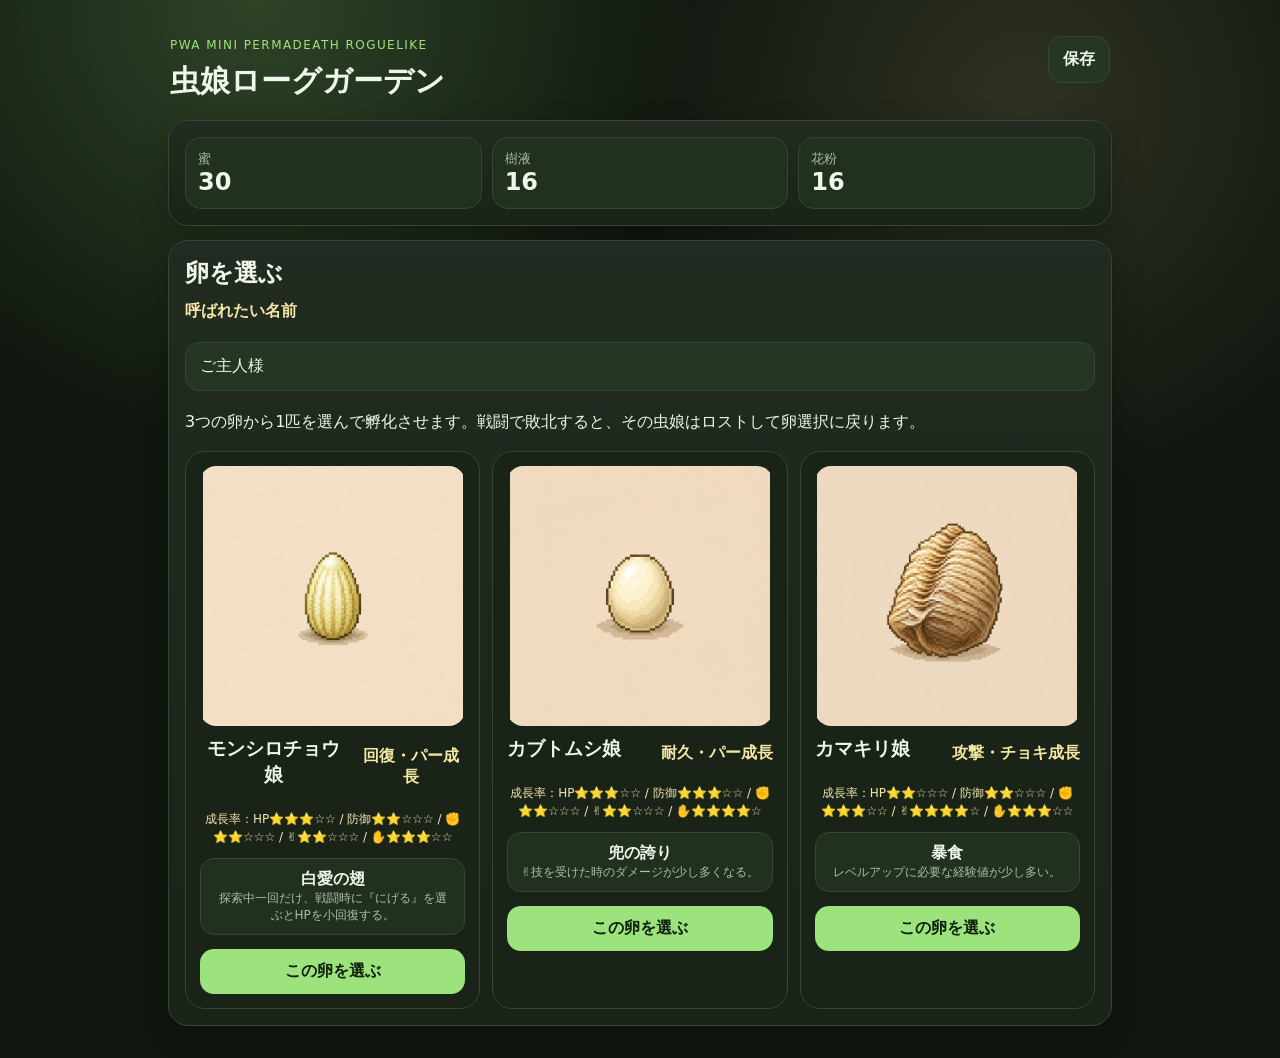
==== index.html @ 66fcfb73 "Add files via upload" ====
<!doctype html>
<html lang="ja">
<head>
  <meta charset="utf-8" />
  <meta name="viewport" content="width=device-width, initial-scale=1, viewport-fit=cover" />
  <meta name="theme-color" content="#172217" />
  <title>虫娘ローグガーデン v26</title>
  <link rel="manifest" href="./manifest.webmanifest" />
  <link rel="stylesheet" href="./style.css" />
</head>
<body>
  <main class="app">
    <header class="hero">
      <div>
        <p class="eyebrow">PWA Mini Permadeath Roguelike</p>
        <h1>虫娘ローグガーデン</h1>
      </div>
      <button id="saveBtn" class="ghost">保存</button>
    </header>

    <section class="panel resources">
      <div><span>蜜</span><b id="honey">0</b></div>
      <div><span>樹液</span><b id="sap">0</b></div>
      <div><span>花粉</span><b id="pollen">0</b></div>
    </section>

    <section id="eggScreen" class="panel eggScreen hidden">
      <h2>卵を選ぶ</h2>
      <div class="playerNameBox"><label for="playerNameInput">呼ばれたい名前</label><input id="playerNameInput" class="nameInput" placeholder="ご主人様" maxlength="12"></div>
      <p>3つの卵から1匹を選んで孵化させます。戦闘で敗北すると、その虫娘はロストして卵選択に戻ります。</p>
      <div id="eggCards" class="cards"></div>
    </section>

    <section id="nameScreen" class="panel nameScreen hidden">
      <h2 id="nameTitle">名前をつける</h2>
      <p>孵った虫娘に名前をつけてください。未入力なら種族名が入ります。</p>
      <img id="namePreview" class="namePreview" src="./assets/characters/butterfly_1.png" alt="">
      <input id="nameInput" class="nameInput" placeholder="名前を入力" maxlength="12">
      <button id="confirmNameBtn" class="primary">この名前で育てる</button>
    </section>


    <section id="lostScreen" class="panel lostScreen hidden">
      <div class="lostPanel">
        <h2 id="lostTitle">虫娘は死んでしまった……</h2>
        <p id="lostSummary" class="lostSummary"></p>
        <button id="backToEggBtn" class="primary">卵を選ぶ</button>
      </div>
    </section>

    <div id="gameUI" class="hidden">
      <nav class="tabs" aria-label="画面切替">
        <button class="tab active" data-view="garden">虫娘</button>
        <button class="tab" data-view="girl">育成</button>
        <button class="tab" data-view="relics">形見</button>
        <button class="tab" data-view="explore">探索</button>
        <button class="tab" data-view="record">記録</button>
      </nav>

      <section id="garden" class="view active">
        <div class="panel garden">
          <h2>虫かご</h2>
          <div id="activeGirlBox" class="activeGirlBox"></div>
        </div>
      </section>

      <section id="girl" class="view">
        <div id="girlCard"></div>
      </section>

      <section id="relics" class="view">
        <div class="panel">
          <h2>形見装備</h2>
          <p>探索中に手に入る虫たちの形見です。グー・チョキ・パーそれぞれに1つずつ装備できます。形見は挑戦中のみ保持されます。</p>
          <div id="equipSlots" class="equipSlots"></div>
        </div>
        <div id="relicList" class="cards relicCards"></div>
      </section>

      <section id="explore" class="view">
        <div id="exploreCardsWrap" class="exploreCardsWrap">
          <h2>探索地</h2>
          <div id="energyBox" class="energyBox exploreEnergy">探索力 3 / 3</div>
          <div id="areaCards" class="areaCards"></div>
        </div>

        <div id="explorePanel" class="panel hidden">
          <div class="dungeonTop">
            <span id="floorText">深度 1 / 5</span>
            <span id="hpText">HP 10 / 10</span>
          </div>
          <h3 id="eventTitle">イベント</h3>
          <p id="eventText">探索を開始してください。</p>
          <div id="choices" class="choices"></div>
        </div>

        <div id="battlePanel" class="panel battle hidden">
          <div class="battleStage">
            <div class="fighter">
              <img id="playerImg" src="./assets/characters/butterfly_1.png" alt="">
              <h3 id="playerName">虫娘</h3>
              <div class="bar"><i id="playerHpBar"></i></div>
              <p id="playerHpText">HP</p>
            </div>
            <div class="versus">VS</div>
            <div class="fighter enemy">
              <div id="enemySprite" class="enemySprite">?</div>
              <h3 id="enemyName">敵</h3>
              <p id="enemyHandText" class="handText">得意手</p>
              <div class="bar enemyBar"><i id="enemyHpBar"></i></div>
              <p id="enemyHpText">HP</p>
            </div>
          </div>
          <p id="battleText" class="battleText">戦闘開始。</p>
          <div id="battleActions" class="battleActions"></div>
        </div>
      </section>

      <section id="record" class="view">
        <div class="panel recordPanel">
          <h2>挑戦記録</h2>
          <div id="bestRecord" class="bestRecord"></div>
          <h3>墓標</h3>
          <div id="graveList" class="logList"></div>
          <h3>冒険記録</h3>
          <div id="logList" class="logList"></div>
          <button id="retireBtn" class="danger">現在の虫娘を引退させる</button>
          <button id="resetBtn" class="danger">全データリセット</button>
        </div>
      </section>
    </div>
  </main>

  <div id="resultModal" class="modal hidden">
    <div class="modalCard">
      <div id="modalIcon" class="modalIcon">✦</div>
      <h2 id="modalTitle">結果</h2>
      <p id="modalText">結果テキスト</p>
      <button id="modalOkBtn" class="primary">進む</button>
    </div>
  </div>

  <script src="./app.js"></script>
</body>
</html>
---- style.css ----
:root{
  --bg:#10170f; --panel:#192318; --panel2:#21301f; --text:#eef7ea; --muted:#aebca9;
  --line:#354632; --accent:#9de37d; --accent2:#f5e7a4; --danger:#ff8f8f; --enemy:#ffcf8a;
}
*{box-sizing:border-box}
body{
  margin:0; font-family:system-ui,-apple-system,BlinkMacSystemFont,"Segoe UI",sans-serif;
  background:radial-gradient(circle at 20% 0%,rgba(157,227,125,.22),transparent 30%),
             radial-gradient(circle at 80% 10%,rgba(245,231,164,.13),transparent 28%),var(--bg);
  color:var(--text);
}
.app{width:min(980px,100%);margin:0 auto;padding:18px;padding-bottom:32px}
.hero{display:flex;justify-content:space-between;align-items:flex-start;gap:16px;padding:18px 2px 10px}
.eyebrow{font-size:12px;letter-spacing:.12em;color:var(--accent);text-transform:uppercase;margin:0 0 6px}
h1{font-size:30px;margin:0} h2,h3{margin:0 0 10px}.sub,p{line-height:1.6}.sub{color:var(--muted);margin:8px 0 0}
.panel{background:linear-gradient(180deg,rgba(255,255,255,.04),transparent),var(--panel);border:1px solid var(--line);border-radius:20px;padding:16px;box-shadow:0 10px 30px rgba(0,0,0,.22)}
.resources{display:grid;grid-template-columns:repeat(3,1fr);gap:10px;margin:8px 0 14px}
.resources div{background:var(--panel2);border:1px solid var(--line);border-radius:16px;padding:12px}.resources span{display:block;color:var(--muted);font-size:13px}.resources b{font-size:24px}
.tabs{display:grid;grid-template-columns:repeat(5,1fr);gap:8px;margin-bottom:14px;position:sticky;top:0;z-index:5;background:rgba(16,23,15,.82);backdrop-filter:blur(10px);padding:8px 0}
button,select,input{font:inherit}button{border:0;border-radius:14px;padding:12px 14px;color:#10200e;background:var(--accent);font-weight:800}button:active{transform:translateY(1px)}button:disabled{opacity:.45}
.ghost{background:#263624;color:var(--text);border:1px solid var(--line)}.tab{background:#263624;color:var(--muted);border:1px solid var(--line);padding:10px 8px}.tab.active{background:var(--accent);color:#10200e}
.primary{width:100%;margin-top:14px}.danger{background:var(--danger);color:#250909;width:100%;margin-top:14px}.view{display:none}.view.active{display:block}.hidden{display:none!important}
.cards{display:grid;grid-template-columns:repeat(auto-fit,minmax(230px,1fr));gap:12px}.card{background:var(--panel);border:1px solid var(--line);border-radius:20px;padding:14px}.card img{width:100%;height:260px;object-fit:contain;display:block;background:transparent;border-radius:16px}
.eggCard{text-align:center}.eggIcon{font-size:76px;margin:12px 0}.eggType{color:var(--accent2);font-weight:900}
.namePreview{width:100%;max-height:300px;object-fit:contain;display:block;background:transparent;border-radius:18px}.nameInput{width:100%;margin-top:12px;padding:14px;border-radius:14px;background:#263624;color:var(--text);border:1px solid var(--line)}
.activeGirlBox{display:grid;grid-template-columns:260px 1fr;gap:14px;align-items:center}.activeGirlBox img{width:100%;max-height:320px;object-fit:contain;background:transparent;border-radius:18px}
.cardTop{display:flex;justify-content:space-between;align-items:center;gap:10px;margin-top:10px}.level,.rarity{color:var(--accent2);font-weight:900}.stats{color:var(--muted);line-height:1.55;font-size:14px}.handBadge{display:inline-block;padding:4px 9px;border-radius:999px;background:#263624;border:1px solid var(--line);color:var(--accent2);font-weight:900}
#explorePanel,#battlePanel{margin-top:12px}.dungeonTop{display:flex;justify-content:space-between;color:var(--accent2);font-weight:800;margin-bottom:12px}.choices,.battleActions{display:grid;gap:8px;margin-top:12px}.choices button,.battleActions button{text-align:left;background:#d6f7c7}
.logList{display:flex;flex-direction:column;gap:8px;max-height:420px;overflow:auto;margin-bottom:12px}.logItem{padding:10px;background:#223020;border:1px solid var(--line);border-radius:12px;color:var(--muted);line-height:1.5}
.battleStage{display:grid;grid-template-columns:1fr auto 1fr;gap:10px;align-items:center}.fighter{text-align:center;background:rgba(255,255,255,.035);border:1px solid var(--line);border-radius:18px;padding:12px;min-height:260px}.fighter img{width:100%;max-height:190px;object-fit:contain}.versus{font-weight:1000;color:var(--accent2);letter-spacing:.08em}
.enemySprite{width:160px;height:160px;margin:12px auto 10px;display:grid;place-items:center;font-size:72px;border-radius:30px;background:#2b2119;border:2px solid #5b4431}.handText{color:var(--accent2);margin:0 0 8px}.bar{height:12px;background:#31412f;border-radius:999px;overflow:hidden;border:1px solid var(--line)}.bar i{display:block;height:100%;width:100%;background:var(--accent);transition:.2s}.enemyBar i{background:var(--enemy)}.battleText{background:#111910;border:1px solid var(--line);border-radius:14px;padding:12px;color:var(--text)}
.equipSlots{display:grid;grid-template-columns:repeat(3,1fr);gap:10px;margin-top:12px}.slot{background:#223020;border:1px solid var(--line);border-radius:16px;padding:12px}.slot h3{font-size:16px}.slot p{color:var(--muted);margin:6px 0}.relicCards{margin-top:12px}.relicIcon{font-size:44px;line-height:1;margin-bottom:8px}.relicCard.equipped{outline:2px solid var(--accent)}.smallBtns{display:grid;grid-template-columns:repeat(3,1fr);gap:6px;margin-top:10px}.smallBtns button{padding:9px 7px;font-size:13px;background:#d6f7c7}.bestRecord{background:#223020;border:1px solid var(--line);border-radius:16px;padding:12px;margin-bottom:14px;color:var(--accent2)}
.modal{position:fixed;inset:0;z-index:50;display:grid;place-items:center;background:rgba(0,0,0,.62);padding:18px;backdrop-filter:blur(6px)}
.modalCard{width:min(440px,100%);background:linear-gradient(180deg,rgba(255,255,255,.07),transparent),#182417;border:1px solid var(--line);border-radius:24px;padding:22px;box-shadow:0 18px 60px rgba(0,0,0,.45);text-align:center}
.modalIcon{font-size:54px;margin-bottom:8px}.modalCard p{color:var(--muted);text-align:left;background:#111910;border:1px solid var(--line);border-radius:14px;padding:12px}
@media(max-width:640px){.app{padding:12px}.hero{align-items:stretch}h1{font-size:24px}.tabs{gap:5px}.tab{font-size:13px;padding:9px 4px}.resources b{font-size:20px}.battleStage,.activeGirlBox,.equipSlots{grid-template-columns:1fr}.versus{display:none}.fighter{min-height:auto}.enemySprite{width:120px;height:120px;font-size:56px}}

.choices button::before{content:'？ ';color:#10200e;font-weight:1000;}

.feedBox{margin-top:12px;padding:12px;border:1px solid var(--line);border-radius:16px;background:#223020}
.feedGrid{display:grid;grid-template-columns:repeat(auto-fit,minmax(160px,1fr));gap:8px}
.feedGrid button{font-size:13px;line-height:1.35;text-align:left;background:#f5e7a4;color:#1c1808}

.growth{font-size:12px;line-height:1.5;color:#f4e7b0}

.trait{color:#dff7c8;font-weight:700}

.relicArt{width:100%;max-height:180px;object-fit:contain;display:block;background:transparent;border-radius:16px;margin-bottom:8px}
.slot .relicArt{max-height:120px}
.modalCard p{white-space:pre-wrap}
.activeGirlBox .meta{display:flex;flex-direction:column;gap:8px}
.trainGrid{display:grid;grid-template-columns:repeat(auto-fit,minmax(110px,1fr));gap:8px;margin-top:10px}
.trainGrid button{font-size:13px;line-height:1.35;text-align:center;background:#f5e7a4;color:#1c1808}
.note{font-size:12px;color:var(--muted)}
.mini{font-size:12px;color:var(--muted)}
.traitBox{padding:10px 12px;border-radius:14px;background:#223020;border:1px solid var(--line)}
.relicEffect{color:#dff7c8;font-weight:700}

.energyBox{margin:10px 0 0;padding:10px 12px;border-radius:14px;background:#223020;border:1px solid var(--line);color:var(--accent2);font-weight:900;text-align:center}
.enemyImg{width:100%;max-height:190px;object-fit:contain;display:block;margin:0 auto;background:transparent;border-radius:16px}
.enemySprite{background:rgba(255,255,255,.025)!important;border:1px solid var(--line)!important}
.enemySprite img{width:100%;height:100%;object-fit:contain}
.aiHint{font-size:12px;color:var(--muted);line-height:1.45}

.lostPanel{text-align:center;max-width:760px;margin:36px auto;padding:34px 24px}
.lostPanel h1{font-size:34px;line-height:1.35;margin:0 0 22px;color:#f0e8d0}
.lostSummary{white-space:pre-line;color:var(--muted);font-size:18px;line-height:1.8;margin-bottom:24px}

.areaSelectBox{display:flex;gap:12px;align-items:center;margin:14px 0}
.areaSelectBox label{color:var(--muted);font-weight:700}
.areaSelect{flex:1;padding:12px 14px;border-radius:14px;border:1px solid var(--line);background:#101b12;color:var(--text);font-weight:800;font-size:16px}
.statusBadge{display:inline-block;padding:4px 9px;border:1px solid var(--line);border-radius:999px;margin-left:8px;color:var(--accent2);font-size:13px}

.playerNameBox{display:grid;gap:8px;margin:12px 0 18px}
.playerNameBox label{font-weight:900;color:var(--accent2)}
.speechBox{margin:12px 0 16px;padding:14px 16px;border-radius:18px;background:#101b12;border:1px solid var(--line);line-height:1.7}
.speechBox .speaker{font-weight:900;color:var(--accent2);font-size:14px;margin-bottom:4px}
.speechText{white-space:pre-line}
.talkHint{display:none}

.bondTier{display:inline-block;margin-left:8px;padding:2px 8px;border-radius:999px;border:1px solid var(--line);color:var(--muted);font-size:12px;font-weight:800}

.exploreCardsWrap{
  margin-top:16px;
}
.exploreCardsWrap h2{
  margin:0 0 12px;
  font-size:28px;
}
.areaCards{
  display:grid;
  gap:16px;
}
.exploreImageCard{
  position:relative;
  overflow:hidden;
  border-radius:22px;
  border:1px solid rgba(236,214,151,.28);
  box-shadow:0 18px 36px rgba(0,0,0,.24);
  background:#102012;
}
.exploreImageCard img{
  display:block;
  width:100%;
  height:auto;
  border-radius:22px;
  user-select:none;
  -webkit-user-select:none;
}
.exploreImageCard.disabled{
  filter:saturate(.82) brightness(.72);
}
.areaCardHitbox{
  position:absolute;
  left:7.2%;
  right:7.2%;
  bottom:7.5%;
  height:25%;
  border:0;
  padding:0;
  margin:0;
  opacity:0;
  cursor:pointer;
}
.areaCardHitbox:disabled{
  cursor:not-allowed;
}
.exploreEnergy{
  margin:0 0 14px;
}
@media (max-width:520px){
  .areaCards{gap:12px}
  .exploreImageCard{border-radius:16px}
  .exploreImageCard img{border-radius:16px}
}

.exploreImageCard{
  cursor:pointer;
  -webkit-tap-highlight-color: transparent;
}
.areaCardHitbox{
  appearance:none !important;
  -webkit-appearance:none !important;
  background:transparent !important;
  color:transparent !important;
  border:0 !important;
  box-shadow:none !important;
  outline:0 !important;
  text-indent:-9999px !important;
  font-size:0 !important;
  line-height:0 !important;
  opacity:1 !important;
  z-index:4;
}
.areaCardHitbox::before,
.areaCardHitbox::after{
  content:none !important;
}
.exploreImageCard.disabled{
  cursor:not-allowed;
  pointer-events:none;
}
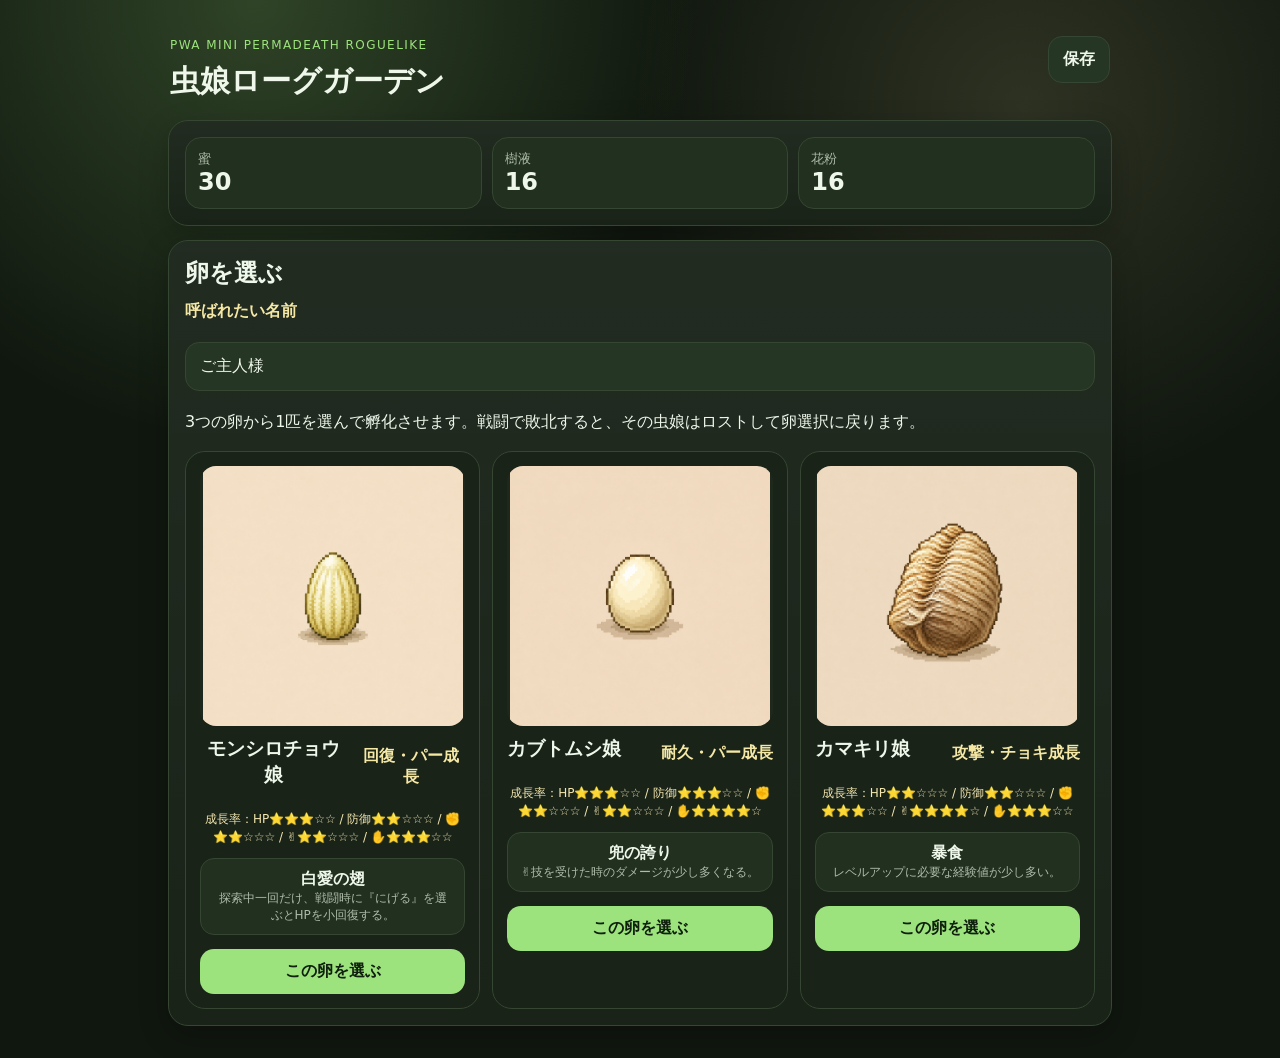
==== commit a9ec1d33: "Add files via upload" ====
--- a/index.html
+++ b/index.html
@@ -4,7 +4,7 @@
   <meta charset="utf-8" />
   <meta name="viewport" content="width=device-width, initial-scale=1, viewport-fit=cover" />
   <meta name="theme-color" content="#172217" />
-  <title>虫娘ローグガーデン v26</title>
+  <title>虫娘ローグガーデン v28</title>
   <link rel="manifest" href="./manifest.webmanifest" />
   <link rel="stylesheet" href="./style.css" />
 </head>
@@ -78,10 +78,17 @@
       </section>
 
       <section id="explore" class="view">
-        <div id="exploreCardsWrap" class="exploreCardsWrap">
+        <div class="panel">
           <h2>探索地</h2>
-          <div id="energyBox" class="energyBox exploreEnergy">探索力 3 / 3</div>
-          <div id="areaCards" class="areaCards"></div>
+          <div class="areaSelectBox">
+            <label for="areaSelect">行き先</label>
+            <select id="areaSelect" class="areaSelect">
+              <option value="asatsuyu">朝露の森（推奨Lv.3〜5）</option>
+              <option value="jueki">樹液の古木林（推奨Lv.6〜10）</option>
+            </select>
+          </div>
+          <p id="areaInfo" class="stats"></p>
+          <div id="energyBox" class="energyBox">探索力 3 / 3</div><button id="startExploreBtn" class="primary">探索開始</button>
         </div>
 
         <div id="explorePanel" class="panel hidden">
--- a/style.css
+++ b/style.css
@@ -20,10 +20,10 @@
 button,select,input{font:inherit}button{border:0;border-radius:14px;padding:12px 14px;color:#10200e;background:var(--accent);font-weight:800}button:active{transform:translateY(1px)}button:disabled{opacity:.45}
 .ghost{background:#263624;color:var(--text);border:1px solid var(--line)}.tab{background:#263624;color:var(--muted);border:1px solid var(--line);padding:10px 8px}.tab.active{background:var(--accent);color:#10200e}
 .primary{width:100%;margin-top:14px}.danger{background:var(--danger);color:#250909;width:100%;margin-top:14px}.view{display:none}.view.active{display:block}.hidden{display:none!important}
-.cards{display:grid;grid-template-columns:repeat(auto-fit,minmax(230px,1fr));gap:12px}.card{background:var(--panel);border:1px solid var(--line);border-radius:20px;padding:14px}.card img{width:100%;height:260px;object-fit:contain;display:block;background:transparent;border-radius:16px}
+.cards{display:grid;grid-template-columns:repeat(auto-fit,minmax(230px,1fr));gap:12px}.card{background:var(--panel);border:1px solid var(--line);border-radius:20px;padding:14px}.card img{width:100%;height:260px;object-fit:contain;display:block;background:rgba(255,255,255,.025);border-radius:16px}
 .eggCard{text-align:center}.eggIcon{font-size:76px;margin:12px 0}.eggType{color:var(--accent2);font-weight:900}
-.namePreview{width:100%;max-height:300px;object-fit:contain;display:block;background:transparent;border-radius:18px}.nameInput{width:100%;margin-top:12px;padding:14px;border-radius:14px;background:#263624;color:var(--text);border:1px solid var(--line)}
-.activeGirlBox{display:grid;grid-template-columns:260px 1fr;gap:14px;align-items:center}.activeGirlBox img{width:100%;max-height:320px;object-fit:contain;background:transparent;border-radius:18px}
+.namePreview{width:100%;max-height:300px;object-fit:contain;display:block;background:rgba(255,255,255,.025);border-radius:18px}.nameInput{width:100%;margin-top:12px;padding:14px;border-radius:14px;background:#263624;color:var(--text);border:1px solid var(--line)}
+.activeGirlBox{display:grid;grid-template-columns:260px 1fr;gap:14px;align-items:center}.activeGirlBox img{width:100%;max-height:320px;object-fit:contain;background:rgba(255,255,255,.025);border-radius:18px}
 .cardTop{display:flex;justify-content:space-between;align-items:center;gap:10px;margin-top:10px}.level,.rarity{color:var(--accent2);font-weight:900}.stats{color:var(--muted);line-height:1.55;font-size:14px}.handBadge{display:inline-block;padding:4px 9px;border-radius:999px;background:#263624;border:1px solid var(--line);color:var(--accent2);font-weight:900}
 #explorePanel,#battlePanel{margin-top:12px}.dungeonTop{display:flex;justify-content:space-between;color:var(--accent2);font-weight:800;margin-bottom:12px}.choices,.battleActions{display:grid;gap:8px;margin-top:12px}.choices button,.battleActions button{text-align:left;background:#d6f7c7}
 .logList{display:flex;flex-direction:column;gap:8px;max-height:420px;overflow:auto;margin-bottom:12px}.logItem{padding:10px;background:#223020;border:1px solid var(--line);border-radius:12px;color:var(--muted);line-height:1.5}
@@ -45,7 +45,7 @@
 
 .trait{color:#dff7c8;font-weight:700}
 
-.relicArt{width:100%;max-height:180px;object-fit:contain;display:block;background:transparent;border-radius:16px;margin-bottom:8px}
+.relicArt{width:100%;max-height:180px;object-fit:contain;display:block;background:rgba(255,255,255,.025);border-radius:16px;margin-bottom:8px}
 .slot .relicArt{max-height:120px}
 .modalCard p{white-space:pre-wrap}
 .activeGirlBox .meta{display:flex;flex-direction:column;gap:8px}
@@ -57,7 +57,7 @@
 .relicEffect{color:#dff7c8;font-weight:700}
 
 .energyBox{margin:10px 0 0;padding:10px 12px;border-radius:14px;background:#223020;border:1px solid var(--line);color:var(--accent2);font-weight:900;text-align:center}
-.enemyImg{width:100%;max-height:190px;object-fit:contain;display:block;margin:0 auto;background:transparent;border-radius:16px}
+.enemyImg{width:100%;max-height:190px;object-fit:contain;display:block;margin:0 auto;background:rgba(255,255,255,.025);border-radius:16px}
 .enemySprite{background:rgba(255,255,255,.025)!important;border:1px solid var(--line)!important}
 .enemySprite img{width:100%;height:100%;object-fit:contain}
 .aiHint{font-size:12px;color:var(--muted);line-height:1.45}
@@ -73,90 +73,9 @@
 
 .playerNameBox{display:grid;gap:8px;margin:12px 0 18px}
 .playerNameBox label{font-weight:900;color:var(--accent2)}
-.speechBox{margin:12px 0 16px;padding:14px 16px;border-radius:18px;background:#101b12;border:1px solid var(--line);line-height:1.7}
+.speechBox{margin-top:14px;padding:14px 16px;border-radius:18px;background:#101b12;border:1px solid var(--line);line-height:1.7}
 .speechBox .speaker{font-weight:900;color:var(--accent2);font-size:14px;margin-bottom:4px}
 .speechText{white-space:pre-line}
-.talkHint{display:none}
+.talkHint{font-size:12px;color:var(--muted);margin-top:8px}
 
 .bondTier{display:inline-block;margin-left:8px;padding:2px 8px;border-radius:999px;border:1px solid var(--line);color:var(--muted);font-size:12px;font-weight:800}
-
-.exploreCardsWrap{
-  margin-top:16px;
-}
-.exploreCardsWrap h2{
-  margin:0 0 12px;
-  font-size:28px;
-}
-.areaCards{
-  display:grid;
-  gap:16px;
-}
-.exploreImageCard{
-  position:relative;
-  overflow:hidden;
-  border-radius:22px;
-  border:1px solid rgba(236,214,151,.28);
-  box-shadow:0 18px 36px rgba(0,0,0,.24);
-  background:#102012;
-}
-.exploreImageCard img{
-  display:block;
-  width:100%;
-  height:auto;
-  border-radius:22px;
-  user-select:none;
-  -webkit-user-select:none;
-}
-.exploreImageCard.disabled{
-  filter:saturate(.82) brightness(.72);
-}
-.areaCardHitbox{
-  position:absolute;
-  left:7.2%;
-  right:7.2%;
-  bottom:7.5%;
-  height:25%;
-  border:0;
-  padding:0;
-  margin:0;
-  opacity:0;
-  cursor:pointer;
-}
-.areaCardHitbox:disabled{
-  cursor:not-allowed;
-}
-.exploreEnergy{
-  margin:0 0 14px;
-}
-@media (max-width:520px){
-  .areaCards{gap:12px}
-  .exploreImageCard{border-radius:16px}
-  .exploreImageCard img{border-radius:16px}
-}
-
-.exploreImageCard{
-  cursor:pointer;
-  -webkit-tap-highlight-color: transparent;
-}
-.areaCardHitbox{
-  appearance:none !important;
-  -webkit-appearance:none !important;
-  background:transparent !important;
-  color:transparent !important;
-  border:0 !important;
-  box-shadow:none !important;
-  outline:0 !important;
-  text-indent:-9999px !important;
-  font-size:0 !important;
-  line-height:0 !important;
-  opacity:1 !important;
-  z-index:4;
-}
-.areaCardHitbox::before,
-.areaCardHitbox::after{
-  content:none !important;
-}
-.exploreImageCard.disabled{
-  cursor:not-allowed;
-  pointer-events:none;
-}
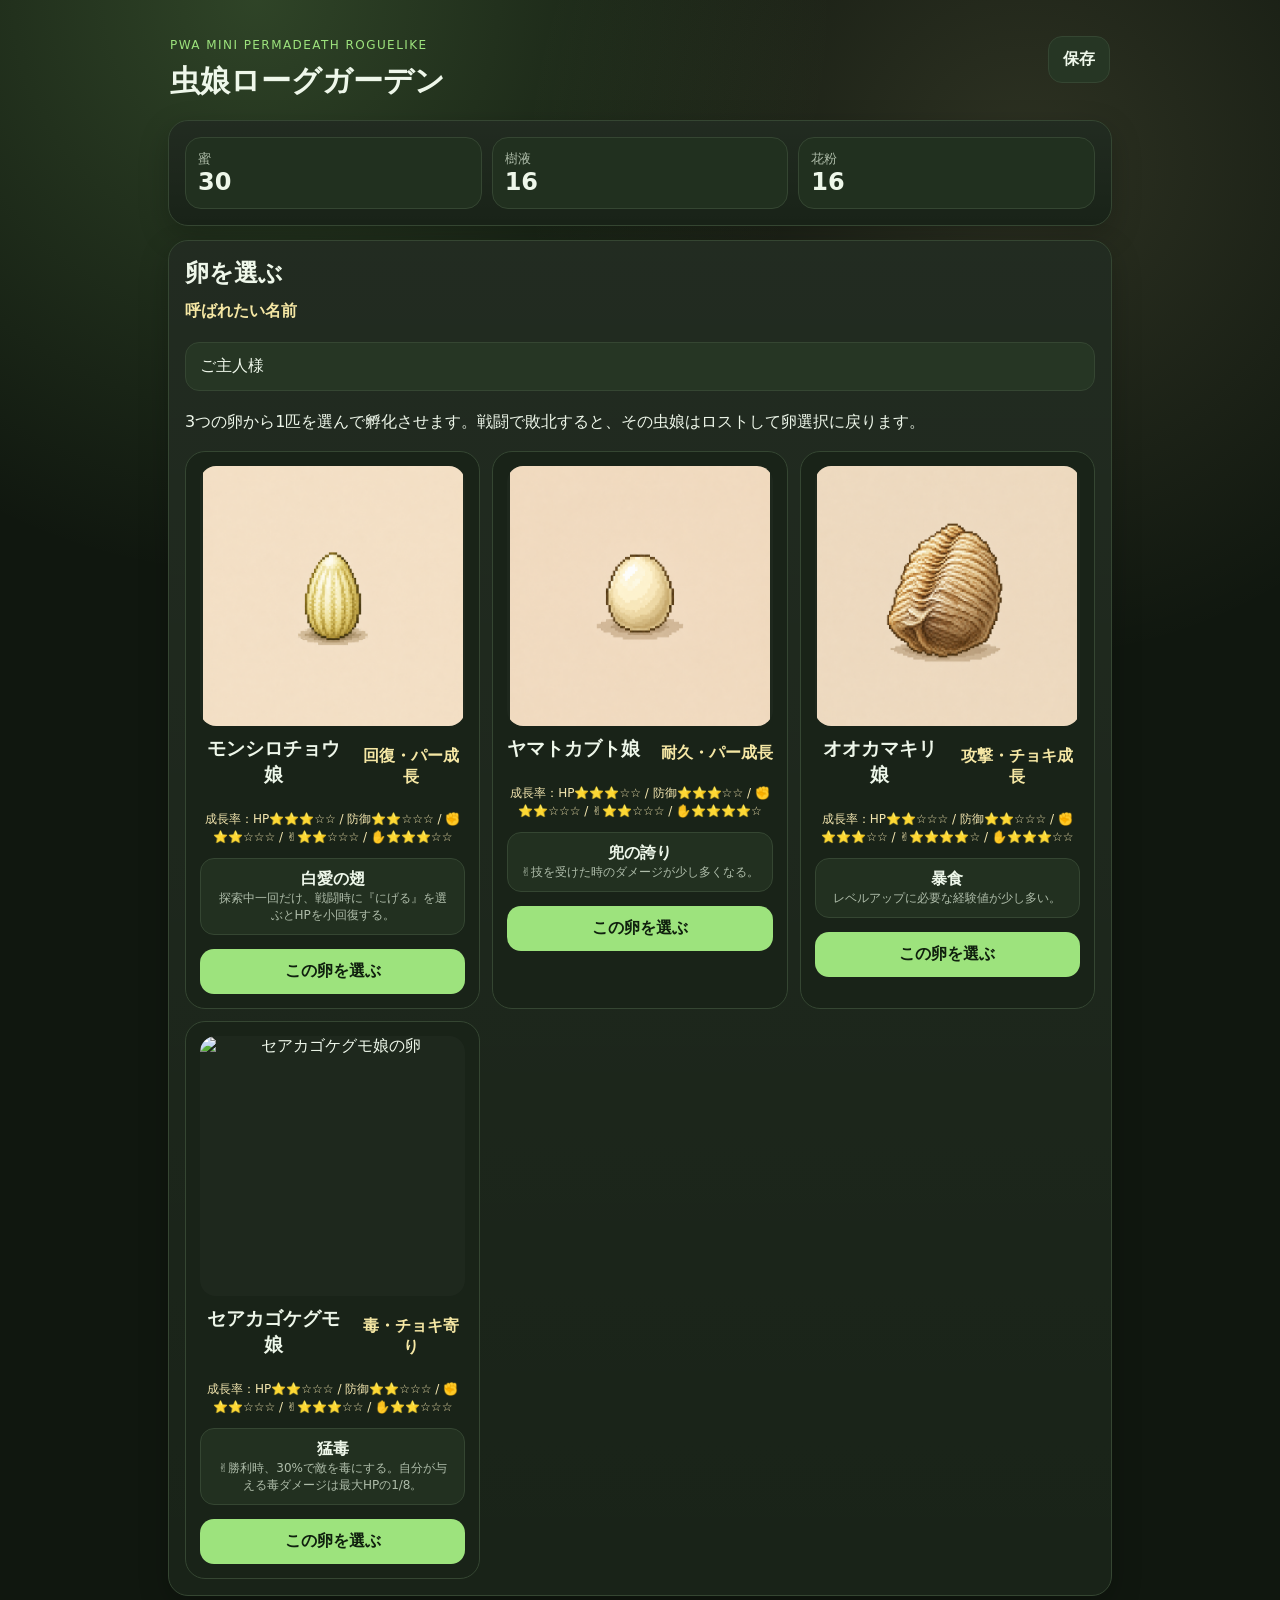
==== commit fe04784b: "Add files via upload" ====
--- a/index.html
+++ b/index.html
@@ -4,7 +4,7 @@
   <meta charset="utf-8" />
   <meta name="viewport" content="width=device-width, initial-scale=1, viewport-fit=cover" />
   <meta name="theme-color" content="#172217" />
-  <title>虫娘ローグガーデン v28</title>
+  <title>虫娘ローグガーデン v32</title>
   <link rel="manifest" href="./manifest.webmanifest" />
   <link rel="stylesheet" href="./style.css" />
 </head>
--- a/style.css
+++ b/style.css
@@ -79,3 +79,67 @@
 .talkHint{font-size:12px;color:var(--muted);margin-top:8px}
 
 .bondTier{display:inline-block;margin-left:8px;padding:2px 8px;border-radius:999px;border:1px solid var(--line);color:var(--muted);font-size:12px;font-weight:800}
+
+.simpleSpeechBox{
+  margin:12px 0 16px;
+}
+.simpleSpeechBox .speechText{
+  font-size:17px;
+  line-height:1.75;
+}
+.talkHint,
+#talkBtn{
+  display:none !important;
+}
+.bondTier{
+  display:none !important;
+}
+
+.relicCompact{
+  display:grid;
+  grid-template-columns:76px 1fr;
+  gap:12px;
+  align-items:center;
+  padding:12px;
+  border:1px solid var(--line);
+  border-radius:18px;
+  background:rgba(255,255,255,.045);
+  margin:10px 0;
+}
+.relicMiniArt{
+  width:72px;
+  height:72px;
+  object-fit:contain;
+  border-radius:14px;
+  background:transparent;
+}
+.relicCompactTop{
+  display:flex;
+  justify-content:space-between;
+  gap:10px;
+  align-items:center;
+  font-weight:900;
+}
+.equippedBadge{
+  display:inline-block;
+  margin:4px 0 8px;
+  padding:3px 8px;
+  border-radius:999px;
+  border:1px solid var(--line);
+  font-size:12px;
+  color:var(--accent2);
+  font-weight:900;
+}
+.equipButtons{
+  display:flex;
+  flex-wrap:wrap;
+  gap:8px;
+}
+.equipButtons button{
+  padding:8px 10px;
+  border-radius:12px;
+}
+@media (max-width:520px){
+  .relicCompact{grid-template-columns:64px 1fr;padding:10px}
+  .relicMiniArt{width:60px;height:60px}
+}
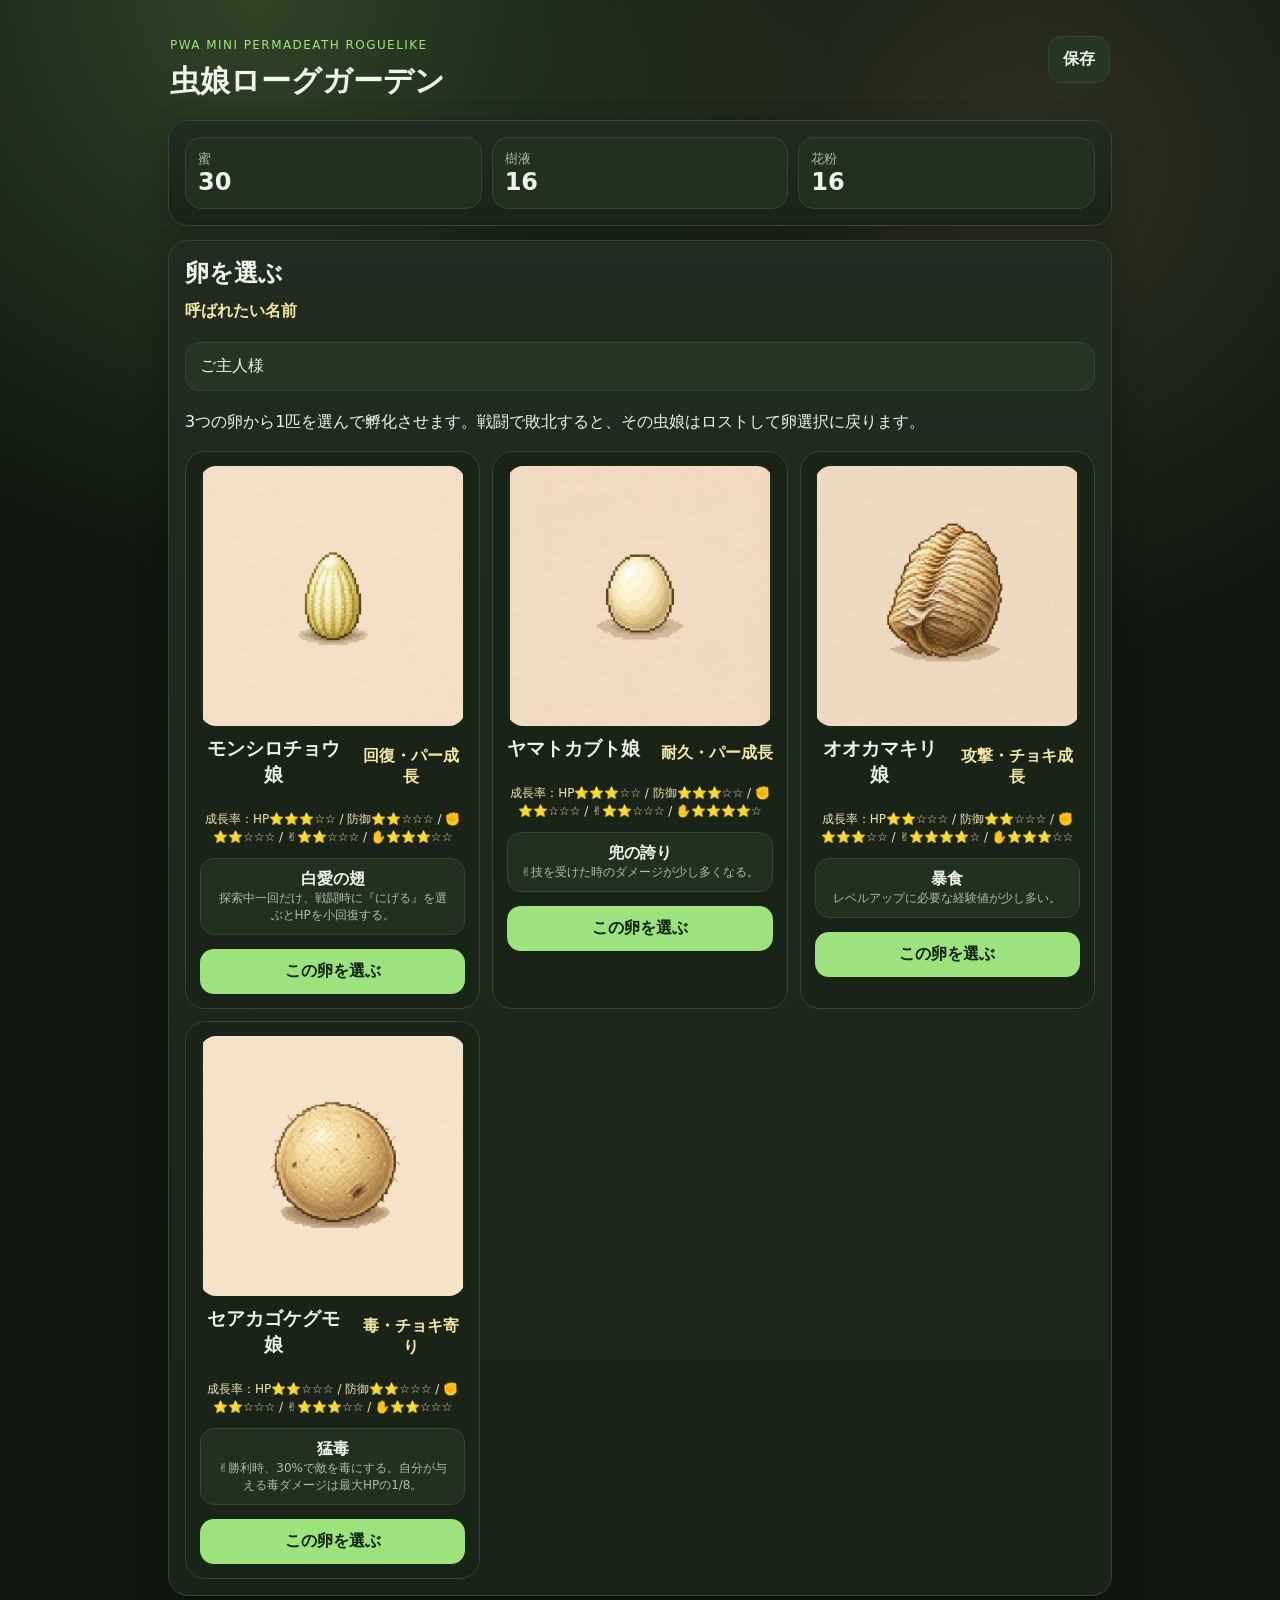
==== commit c99dfaaf: "Add files via upload" ====
--- a/index.html
+++ b/index.html
@@ -4,7 +4,7 @@
   <meta charset="utf-8" />
   <meta name="viewport" content="width=device-width, initial-scale=1, viewport-fit=cover" />
   <meta name="theme-color" content="#172217" />
-  <title>虫娘ローグガーデン v32</title>
+  <title>虫娘ローグガーデン v33</title>
   <link rel="manifest" href="./manifest.webmanifest" />
   <link rel="stylesheet" href="./style.css" />
 </head>
@@ -131,6 +131,18 @@
           <div id="graveList" class="logList"></div>
           <h3>冒険記録</h3>
           <div id="logList" class="logList"></div>
+
+          <h3>セーブデータ</h3>
+          <div class="saveTools">
+            <p class="stats">端末の更新やGitHub反映前に、セーブデータを書き出しておくと復元できます。</p>
+            <div class="saveToolButtons">
+              <button id="exportSaveBtn" class="ghost" type="button">セーブを書き出す</button>
+              <label class="fileImportLabel" for="importSaveFile">ファイルから読み込む</label>
+              <input id="importSaveFile" type="file" accept="application/json,.json" class="hiddenFile">
+            </div>
+            <textarea id="importSaveText" class="saveTextArea" placeholder="ここにセーブJSONを貼り付けて読み込むこともできます"></textarea>
+            <button id="importSaveTextBtn" class="ghost" type="button">貼り付けたセーブを読み込む</button>
+          </div>
           <button id="retireBtn" class="danger">現在の虫娘を引退させる</button>
           <button id="resetBtn" class="danger">全データリセット</button>
         </div>
--- a/style.css
+++ b/style.css
@@ -143,3 +143,45 @@
   .relicCompact{grid-template-columns:64px 1fr;padding:10px}
   .relicMiniArt{width:60px;height:60px}
 }
+
+.saveTools{
+  border:1px solid var(--line);
+  border-radius:18px;
+  padding:12px;
+  background:rgba(255,255,255,.035);
+  margin:10px 0 16px;
+}
+.saveToolButtons{
+  display:flex;
+  flex-wrap:wrap;
+  gap:10px;
+  margin:10px 0;
+}
+.fileImportLabel{
+  display:inline-flex;
+  align-items:center;
+  justify-content:center;
+  padding:10px 14px;
+  min-height:44px;
+  border-radius:14px;
+  border:1px solid var(--line);
+  background:rgba(255,255,255,.06);
+  color:var(--text);
+  font-weight:900;
+}
+.hiddenFile{
+  display:none;
+}
+.saveTextArea{
+  width:100%;
+  min-height:110px;
+  resize:vertical;
+  box-sizing:border-box;
+  border-radius:14px;
+  border:1px solid var(--line);
+  background:#102010;
+  color:var(--text);
+  padding:10px;
+  font-family:ui-monospace, SFMono-Regular, Menlo, Consolas, monospace;
+  font-size:12px;
+}
